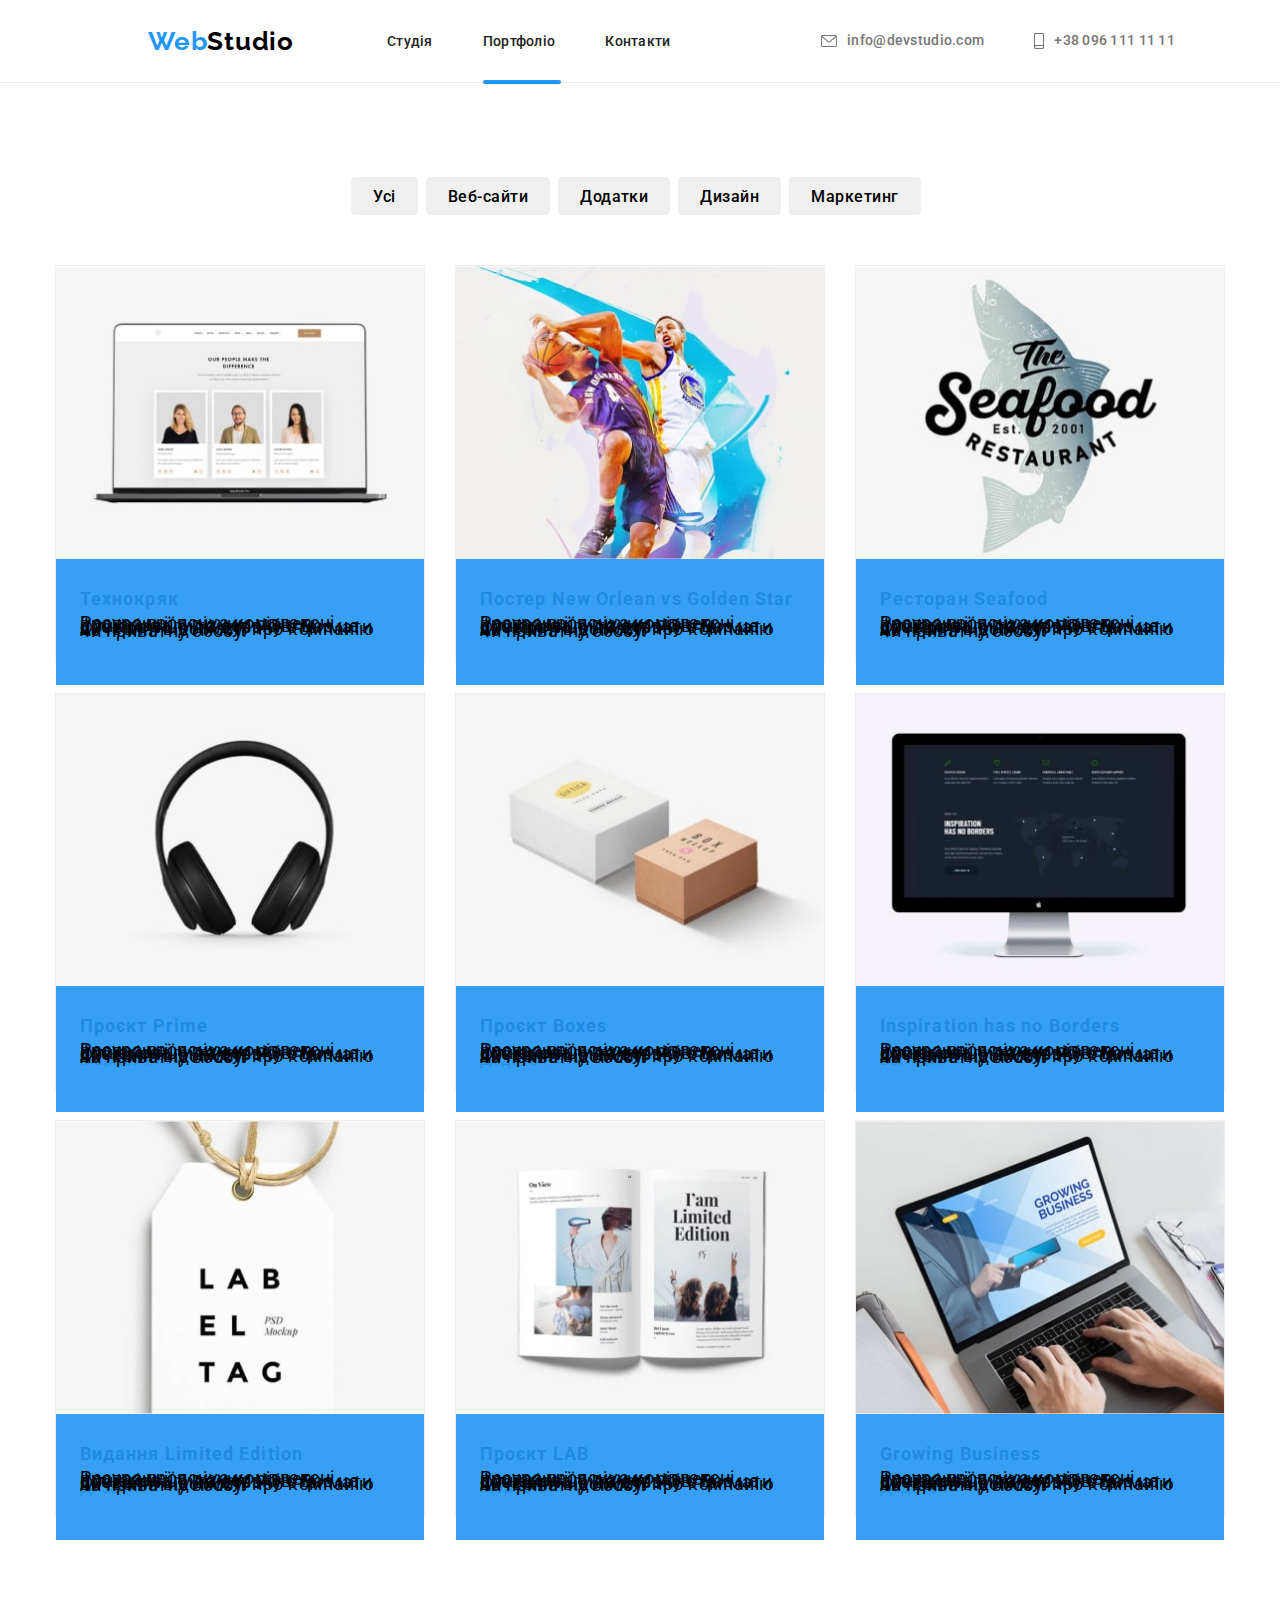
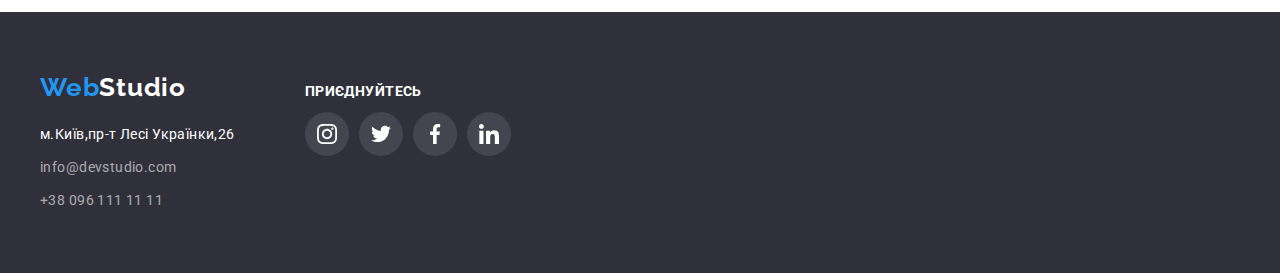
==== portfolio.html @ 8ebbfdc6 "Add files via upload" ====
<!DOCTYPE html>
<html lang="uk">
  <head>
    <meta charset="UTF-8" />
    <meta http-equiv="X-UA-Compatible" content="IE=edge" />
    <meta name="viewport" content="width=device-width, initial-scale=1.0" />
    <link rel="preconnect" href="https://fonts.googleapis.com" />
    <link rel="preconnect" href="https://fonts.gstatic.com" crossorigin />
    <link rel="preconnect" href="https://fonts.googleapis.com" />
    <link rel="preconnect" href="https://fonts.gstatic.com" crossorigin />
    <link
      href="https://fonts.googleapis.com/css2?family=Raleway:ital,wght@0,700;1,200&family=Roboto:wght@400;500;700;900&display=swap"
      rel="stylesheet"
    />
    <link
      rel="stylesheet"
      href="https://cdnjs.cloudflare.com/ajax/libs/modern-normalize/1.1.0/modern-normalize.min.css"
    />
    <link rel="stylesheet" href="./Styles/styles.css" />
    <title>portfolio</title>
  </head>
  <body>
    <header class="header">
      <div class="container header-container">
        <nav class="nav-title">
          <a href="logo" class="logo-header"
            ><span class="logo-web">Web</span>Studio</a
          >
          <ul class="nav-link">
            <li class="nav-link-list">
              <a href="./index.html" class="link">Студія</a>
            </li>
            <li class="nav-link-list">
              <a href="./portfolio.html" class="link active current">Портфоліо</a>
            </li>
            <li class="nav-link-list"><a href="" class="link">Контакти</a></li>
          </ul>
        </nav>
        <ul class="contacts-link">
          <li class="contacts-list">
            <a href="info@devstudio.com" class="link">
              <svg class="icon-envelope" width="16" height="12">

                <use href="./studioimg/symbol-defs.svg#icon-envelope">
                </use>
              </svg><span>
              info@devstudio.com</span></a>
          </li>
          <li class="contacts-list">
            <a href="tel:+380961111111" class="link">
              <svg class="icon-smartphone" width="10" height="16">
                <use href="./studioimg/symbol-defs.svg#icon-smartphone"></use></svg>
                <span>+38 096 111 11 11</span></a>
          </li>
        </ul>
      </div>
    </header>
    <!-- projects -->
    <main class="section-main">
      <section class="buttons-list">
        <div class="container-portfolio">
          <div class="portfolio-bnt">
          <ul class="btn-items">
            <li><button type="button" class="button pointer btn">Усі</button></li>
            <li>
              <button type="button" class="button pointer btn">Веб-сайти</button>
            </li>
            <li>
              <button type="button" class="button pointer btn">Додатки</button>
            </li>
            <li>
              <button type="button" class="button pointer btn">Дизайн</button>
            </li>
            <li>
              <button type="button" class="button pointer btn">Маркетинг</button>
            </li>
          </ul>
            <ul class="portfolio-title">
          
          <li class="portfolio-list">
            <a class="portfolio-link" href="#">
              <div class="portfolio-overlay">
            <img 
              src="./imgportfolio/img(1).jpg"
              alt="Розробка Веб-сайта"
              width="370"
            />
            </div>
            <div class="title-overlay">
            <p class="overlay-text">Ресурс пропонує комплексні пропозиції з різним рівнем функціоналу та сервісів. Все це дозволить відвідувачу отримати вичерпні відомості про компанію чи приватну особу.</p>
          </div>
            <div class="porfolio-text">            
            <h2 class="portfolio-sample">Технокряк</h2>
            <p class="portfolio-info">Веб-сайт</p>
          </div>
        </a>
          </li>
          <li class="portfolio-list">
            
            <a class="portfolio-link" href="#">
              <div class="portfolio-overlay">
            <img
              src="./imgportfolio/img(2).jpg"
              alt="Два баскетболиста"
              width="370"
            />
            </div>
            <div class="title-overlay">
            <p class="overlay-text"> Ресурс пропонує комплексні пропозиції з різним рівнем функціоналу та сервісів. Все це дозволить відвідувачу отримати вичерпні відомості про компанію чи приватну особу. </p>
          </div>
            <div class="porfolio-text">       
            <h2 class="portfolio-sample">Постер New Orlean vs Golden Star</h2>
            <p class="portfolio-info">Дизайн</p></div>
          </a>
            </li>
          <li class="portfolio-list">
            
            <a class="portfolio-link" href="#">
              <div class="portfolio-overlay">
            <img
              src="./imgportfolio/img(3).jpg"
              alt="Логотип ресторана"
              width="370"
            />
            </div>
            <div class="title-overlay">
            <p class="overlay-text"> Ресурс пропонує комплексні пропозиції з різним рівнем функціоналу та сервісів. Все це дозволить відвідувачу отримати вичерпні відомості про компанію чи приватну особу. </p>
          </div>    
            <div class="porfolio-text">
            <h2 class="portfolio-sample">Ресторан Seafood</h2>
            <p class="portfolio-info">Додаток</p>
          </div>
        </a>
          </li>
          <li class="portfolio-list">
           <a class="portfolio-link" href="#">
            <div class="portfolio-overlay">
            <img
              src="./imgportfolio/img(4).jpg"
              alt="Наушники"
              width="370"
            />
            </div>
            <div class="title-overlay">
            <p class="overlay-text"> Ресурс пропонує комплексні пропозиції з різним рівнем функціоналу та сервісів. Все це дозволить відвідувачу отримати вичерпні відомості про компанію чи приватну особу. </p>
          </div>        
            <div class="porfolio-text">            
            <h2 class="portfolio-sample">Проєкт Prime</h2>
            <p class="portfolio-info">Маркетинг</p>
          </div>
        </a>
          </li>
          <li class="portfolio-list">
            
           <a class="portfolio-link" href="#">
            <div class="portfolio-overlay">
            <img
              src="./imgportfolio/img(5).jpg"
              alt="Две коробки"
              width="370"
            />
            </div>
            <div class="title-overlay">
            <p class="overlay-text"> Ресурс пропонує комплексні пропозиції з різним рівнем функціоналу та сервісів. Все це дозволить відвідувачу отримати вичерпні відомості про компанію чи приватну особу. </p>
          </div>
            <div class="porfolio-text">
            <h2 class="portfolio-sample">Проєкт Boxes</h2>
            <p class="portfolio-info">Додаток</p></div>
          </a>
          </li>
          <li class="portfolio-list">
            
           <a class="portfolio-link" href="#">
            <div class="portfolio-overlay">
            <img
              src="./imgportfolio/img(6).jpg"
              alt="Дизайн проекта на монитор"
              width="370"
            />
            </div>
            <div class="title-overlay">
            <p class="overlay-text"> Ресурс пропонує комплексні пропозиції з різним рівнем функціоналу та сервісів. Все це дозволить відвідувачу отримати вичерпні відомості про компанію чи приватну особу. </p>
            </div>
            <div class="porfolio-text">
            <h2 class="portfolio-sample">Inspiration has no Borders</h2>
            <p class="portfolio-info">Веб-сайт</p>
          </div>
        </a>
          </li>
          <li class="portfolio-list">
            
           <a class="portfolio-link" href="#">
            <div class="portfolio-overlay">
            <img
              src="./imgportfolio/img(7).jpg"
              alt="Открытая книга"
              width="370"
            />
          </div>
            <div class="title-overlay">
            <p class="overlay-text"> Ресурс пропонує комплексні пропозиції з різним рівнем функціоналу та сервісів. Все це дозволить відвідувачу отримати вичерпні відомості про компанію чи приватну особу. </p>
            </div>
            <div class="porfolio-text">
            <h2 class="portfolio-sample">Видання Limited Edition</h2>
            <p class="portfolio-info">Дизайн</p>
          </div>
        </a>
          </li>
          <li class="portfolio-list">
           
            <a class="portfolio-link" href="#">
              <div class="portfolio-overlay">
            <img
              src="./imgportfolio/img(8).jpg"
              alt="Тег метки"
              width="370"
            />
          </div>
            <div class="title-overlay">
            <p class="overlay-text"> Ресурс пропонує комплексні пропозиції з різним рівнем функціоналу та сервісів. Все це дозволить відвідувачу отримати вичерпні відомості про компанію чи приватну особу. </p>
            </div>      
            <div class="porfolio-text">            
            <h2 class="portfolio-sample">Проєкт LAB</h2>
            <p class="portfolio-info">Маркетинг</p></div>
          </a>
          </li>
          <li class="portfolio-list">
           
            <a class="portfolio-link" href="#">
              <div class="portfolio-overlay">
            <img
              src="./imgportfolio/img(9).jpg"
              alt="Ноутбук в работе"
              width="370"
            />
            </div>
            <div class="title-overlay">
            <p class="overlay-text"> Ресурс пропонує комплексні пропозиції з різним рівнем функціоналу та сервісів. Все це дозволить відвідувачу отримати вичерпні відомості про компанію чи приватну особу. </p>
            </div>          
            <div class="porfolio-text">       
            <h2 class="portfolio-sample">Growing Business</h2>
            <p class="portfolio-info">Додаток</p>
          </div>
        </a>
          </li>
        </ul>
      </div>
      </section>
    </main>
    <!-- footer -->
    <section class="footer">
      <div class="footer-container">
      <div class="container-footer">
        <a class="logo-footer" href="logo"><span class="logo-web">Web</span>Studio</a>
        <address class="address">
          <ul class="address-title">
            <li class="address-list">
              <a href="https://goo.gl/maps/Uk9epae2cdkcfRPx9" target="_blank" class="address-item"
                rel="noopener noreferrer nofollow">
                м.Київ,пр-т Лесі Українки,26</a>
            </li>
            <li class="mail-list">
              <a href="mailto:info@devstudio.com" class="mail-item" rel="noopener noreferrer nofollow">
                info@devstudio.com</a>
            </li>
            <li class="tel-list">
              <a href="tel:+380961111111" class="tel-item">+38 096 111 11 11</a>
            </li>
          </ul>
        </address>
      </div>
      <div class="container-social">
        <p class="content-title">Приєднуйтесь</p>
        <ul class="footer-social">
          <li class="icon-footer">
            <a class="footer-icon-link" href="instagram">
              <svg class="icon-instagram" width="20" height="20">
                <use href="./studioimg/symbol-defs.svg#icon-instagram"></use>
              </svg>
            </a>
          </li>
          <li class="icon-footer">
            <a class="footer-icon-link" href="twitter">
              <svg class="icon-twitter" width="20" height="20">
                <use href="./studioimg/symbol-defs.svg#icon-twitter"></use>
              </svg>
            </a>
          </li>
          <li class="icon-footer">
            <a class="footer-icon-link" href="facebook">
              <svg class="icon-facebook" width="20" height="20">
                <use href="./studioimg/symbol-defs.svg#icon-facebook"></use>
              </svg>
            </a>
          </li>
          <li class="icon-footer">
            <a class="footer-icon-link" href="linkedin">
              <svg class="icon-linkedin" width="20" height="20">
                <use href="./studioimg/symbol-defs.svg#icon-linkedin"></use>
              </svg>
            </a>
          </li>
        </ul>
      </div>
    </div>
    </section>
  </body>
</html>
---- Styles/styles.css ----
:root {
  --primary-color: #757575;
  --secondary-color: #212121;
  --text-color: #ffffff;
  --logo-color: #000000;
  --accent-color: #2196f3;
  --footer-color: #2f303a;
  --background-body: #f5f5f5;
  --background-team: #f5f4fa;
  --background-icon: #afb1b8;
}

h1,
h2,
h3,
ul,
p {
  margin: 0;
  padding: 0;
}
button {
  font-family: inherit;
  padding: 0;
  margin: 0;
  border: none;
}

img {
  display: block;
  max-width: 100%;
  height: auto;
}

/* body */
body {
  background: var(--background-body);
  color: var(--primary-color);
  font-family: "Roboto", sans-serif;
}

li {
  list-style-type: none;
}

.visually-hidden {
  position: absolute;
  width: 1px;
  height: 1px;
  margin: -1px;
  padding: 0;
  overflow: hidden;
  border: 0;
  clip: rect(0 0 0 0);
}

/* header */
.header-container {
  display: block;
  /* padding-top: 32px;
  padding-bottom: 32px; */
}
.header-page {
  border-bottom: 1px solid #ececec;
}

.container {
  display: flex;
  width: 1200px;
  margin-left: auto;
  margin-right: auto;
  padding-left: 15px;
  padding-right: 15px;
  /* margin: 0 auto; */
}
.header-page {
  background: var(--text-color);
}

/* Logo header */

.logo-web {
  color: var(--accent-color);
}

.logo-header {
  font-family: "Raleway", sans-serif;
  font-weight: 700;
  font-size: 26px;
  line-height: 1.2;
  letter-spacing: 0.03em;
  color: var(--logo-color);
  text-decoration: none;
  padding-top: 25px;
  padding-bottom: 25px;
  margin-left: 93px;
}

.logo-header:focus {
  color: var(--accent-color);
}

/* site-nav */

.nav-title {
  display: flex;
  align-items: center;
}

.nav-link {
  display: flex;
  align-items: center;
  padding: 32px 0;
  margin-left: 93px;
}

.nav-link-list {
  margin-right: 50px;
}

.nav-link .link,
.nav-link .link.current {
  font-weight: 500;
  font-size: 14px;
  line-height: 1.14;
  letter-spacing: 0.02em;
  color: var(--secondary-color);
  text-decoration: none;
  transition-property: color;
  transition-duration: 250ms;
  transition-timing-function: cubic-bezier(0.4, 0, 0.2, 1);
}

.nav-link .link:hover,
.nav-link .link:focus {
  color: var(--accent-color);
}
a.current::after {
  display: block;
  content: "";
  position: absolute;
  width: 48px;
  height: 4px;
  top: 80px;

  background: var(--accent-color);
  border-radius: 2px;
}

.contacts-link {
  display: flex;
  align-items: center;
  margin-left: auto;
  justify-items: center;
}

.contacts-list {
  margin-right: 50px;
  padding: 32px 0;
}

.icon-envelope {
  fill: currentColor;
  margin-right: 10px;
}

.icon-smartphone {
  fill: currentColor;
  margin-right: 10px;
}

.contacts-link .link {
  font-weight: 500;
  font-size: 14px;
  line-height: 1.14;
  letter-spacing: 0.02em;
  color: var(--primary-color);
  text-decoration: none;
  display: flex;
  align-items: center;
  margin-left: auto;
  transition-property: color;
  transition-duration: 250ms;
  transition-timing-function: cubic-bezier(0.4, 0, 0.2, 1);
}

.contacts-link .link:hover,
.contacts-link .link:focus {
  color: var(--accent-color);
}

/* button studio */

.hero-button.pointer {
  cursor: pointer;
}
.hero-button {
  background: var(--accent-color);
  color: var(--text-color);
  font-weight: 700;
  font-size: 16px;
  line-height: 1.99;
  letter-spacing: 0.06em;
  display: flex;
  box-shadow: 0px 4px 4px rgba(0, 0, 0, 0.15);
  border-radius: 4px;
  margin: 0 auto;
  padding: 10px 32px;
}

.hero-section .button:focus,
.hero-section .button:hover {
  color: #188ce8;
}

/* section hero */
.hero-section {
  max-width: 1600px;
  margin-left: auto;
  margin-right: auto;
  padding-left: 15px;
  padding-right: 15px;
  padding-top: 200px;
  padding-bottom: 200px;
  background: #2f303a;

  background-image: linear-gradient(
      rgba(47, 48, 58, 0.4),
      rgba(47, 48, 58, 0.4)
    ),
    url(../studioimg/heroimg.jpg);
}

.backdrop {
  position: fixed;
  top: 0;
  left: 0;
  width: 100%;
  height: 100%;
  background: rgba(0, 0, 0, 0.2);
  transition: opacity 250ms cubic-bezier(0.4, 0, 0.2, 1), visibility 250ms;
}
.is-hidden {
  opacity: 0;
  pointer-events: none;
  visibility: hidden;
}
.modal {
  position: absolute;
  top: 50%;
  left: 50%;
  transform: translate(-50%, -50%);
  min-width: 528px;
  min-height: 581px;
  box-shadow: 0px 1px 3px rgba(0, 0, 0, 0.12), 0px 1px 1px rgba(0, 0, 0, 0.14),
    0px 2px 1px rgba(0, 0, 0, 0.2);
  border-radius: 4px;
  background: var(--text-color);
}

.modal .close-button {
  position: absolute;
  display: flex;
  justify-content: center;
  align-items: center;
  width: 30px;
  height: 30px;
  top: 8px;
  right: 8px;
  border-radius: 50%;
  background-color: var(--text-color);
  border: 1px solid rgba(0, 0, 0, 0.1);
  transition-property: var(--text-color);
  transition-duration: 250ms;
  transition-timing-function: cubic-bezier(0.4, 0, 0.2, 1);
}
.modal .close-button:hover,
.modal .close-button:focus {
  fill: var(--accent-color);
}

.hero-title {
  font-weight: 900;
  font-size: 44px;
  line-height: 1.36;
  letter-spacing: 0.06em;
  color: var(--text-color);

  margin-bottom: 30px;
  text-transform: uppercase;
  text-align: center;
  width: 696px;
  margin-left: auto;
  margin-right: auto;
}

/* advantages-переваги */

.container-skills {
  width: 1200px;
  margin-left: auto;
  margin-right: auto;
  padding-left: 15px;
  padding-right: 15px;
  display: flex;

  /* outline: 1px solid red; */
}
.section-skills {
  padding-bottom: 94px;
  padding-top: 94px;
}
.icon-skills {
  display: flex;
  justify-content: center;
  align-items: center;
  width: 270px;
  height: 120px;
  background-color: var(--background-team);
  margin-bottom: 30px;
  border-radius: 4px;
}

.skills {
  display: flex;
  gap: 30px;

  width: 270px;
  height: 120px;
  background-color: var(--background-team);
  margin-bottom: 30px;
  border-radius: 4px;
}

.skills-list {
  display: block;
}

.skills-item {
  font-weight: 700;
  font-size: 14px;
  line-height: 1.14;
  letter-spacing: 0.03em;
  color: var(--secondary-color);
  text-transform: uppercase;
}

.skills-text {
  font-size: 14px;
  line-height: 1.71;
  letter-spacing: 0.03em;
  color: var(--primary-color);
  margin-top: 10px;
}
/* чим займаемось */

.section-we-do {
  padding-top: 94px;
  padding-bottom: 0px;
}

.container-we-do {
  /* outline: 5px solid green; */
  width: 1200px;
  margin-left: auto;
  margin-right: auto;
  padding-left: 15px;
  padding-right: 15px;
}

.we-do-title {
  font-weight: 700;
  font-size: 36px;
  line-height: 1.16;
  letter-spacing: 0.03em;
  text-align: center;
  color: var(--secondary-color);
  margin-bottom: 50px;
}
.produkt-work {
  position: relative;
}
.produkt-work::before {
  display: inline-block;
  position: absolute;
  content: "";
  width: 370px;
  height: 72px;
  top: 224px;
  background: rgba(47, 48, 58, 0.8);
}
.we-do-list {
  display: flex;
  justify-content: center;
  gap: 30px;
  padding-inline-start: 0px;
}
.img-block {
  display: block;
  width: 370px;
}
.we-do-work {
  position: absolute;
  left: 107px;
  bottom: 27px;
  font-weight: 700;
  font-size: 14px;
  line-height: 1.14px;

  letter-spacing: 0.03em;
  text-transform: uppercase;
  color: var(--text-color);
}
/* Наша Команда */

.section-team {
  padding-top: 94px;
  padding-bottom: 94px;
  background: var(--text-color);
}

.container-team {
  /* outline: 5px solid tomato; */
  width: 1200px;
  margin-left: auto;
  margin-right: auto;
  padding-left: 15px;
  padding-right: 15px;
}
.team-title {
  margin-bottom: 50px;
}

.team-list {
  display: flex;
  justify-content: center;
  gap: 30px;
  padding-inline-start: 0px;
}

.team-item {
  flex-basis: 270px;
  background-color: var(--main-light-color);
  box-shadow: 0px 1px 3px rgba(0, 0, 0, 0.12), 0px 1px 1px rgba(0, 0, 0, 0.14),
    0px 2px 1px rgba(0, 0, 0, 0.2);
  border-radius: 0px 0px 4px 4px;
}

.team-img {
  display: block;
  width: 270px;
}

.team-member {
  padding: 30px 25px;
}

.team-title {
  font-weight: 700;
  font-size: 36px;
  line-height: 1.16;
  text-align: center;
  letter-spacing: 0.03em;
  color: var(--secondary-color);
}

.teams-text {
  color: var(--primary-color);
  font-size: 16px;
  line-height: 1.9;
  letter-spacing: 0.03em;
  text-align: center;
  margin-top: 10px;
}
.team-people {
  color: var(--secondary-color);
  font-weight: 500;
  font-size: 16px;
  line-height: 1.9;
  letter-spacing: 0.03em;

  text-align: center;
}
.icon-social {
  display: flex;
  justify-content: center;
  align-items: center;
  gap: 10px;
}

.icon-link {
  display: flex;
  justify-content: center;
  align-items: center;
  width: 44px;
  height: 44px;
  border-radius: 50%;
  color: var(--background-icon);
  transition-property: var(--background-icon);
  transition-duration: 250ms;
  transition-timing-function: cubic-bezier(0.4, 0, 0.2, 1);
}

.icon-link:hover,
.icon-link:focus {
  background-color: var(--accent-color);
  color: var(--text-color);
}
.icon-svg {
  fill: currentColor;
}

/* Постійні клієнти */

.regular-customers {
  width: 1200px;
  margin: 0 auto;
}
.customers-title {
  font-weight: 700;
  font-size: 36px;
  line-height: 1.16px;
  text-align: center;
  letter-spacing: 0.03em;
  color: var(--secondary-color);
  padding-top: 94px;
  padding-bottom: 50px;
}
.container-customers {
  display: flex;
  justify-content: center;
  align-items: center;
  padding-bottom: 94px;
}

.logo-link {
  display: flex;
  justify-content: center;
  align-items: center;
  fill: currentColor;
  width: 170px;
  height: 92px;
  border: 1px solid;
  border-radius: 4px;
  color: var(--background-icon);
  transition-property: var(--background-icon);
  transition-duration: 250ms;
  transition-timing-function: cubic-bezier(0.4, 0, 0.2, 1);
}

.logo-link:hover,
.logo-link:focus {
  color: var(--accent-color);
}
.customers-items {
  width: 170px;
  height: 92px;
}

.customers-list {
  display: flex;
  justify-content: center;
  align-items: center;
  gap: 30px;
}

/* footer */

.footer-container {
  width: 1200px;
  margin: 0 auto;
  display: flex;
  align-items: baseline;
}

.footer {
  background: var(--footer-color);

  padding-top: 60px;
  padding-bottom: 60px;
  margin-left: auto;
  margin-right: auto;
  padding-left: 15px;
  padding-right: 15px;
}

.logo-web {
  color: var(--accent-color);
}

.logo-footer {
  font-family: "Raleway", sans-serif;
  font-weight: 700;
  font-size: 26px;
  line-height: 1.2;
  letter-spacing: 0.03em;
  color: var(--text-color);
  text-decoration: none;
  display: block;
  margin-bottom: 20px;
}

/* address */

.address-title .address-link {
  color: var(--text-color);
  text-decoration: none;
  font-style: normal;
}
.address-title .mail-item:hover,
.address-title .tel-item:hover {
  color: var(--accent-color);
}
.address-list {
  margin-bottom: 9px;
}
.mail-list {
  margin-bottom: 9px;
}

.address-list .address-item {
  font-size: 14px;
  line-height: 1.71;
  letter-spacing: 0.03em;
  color: var(--text-color);
  text-decoration: none;
  font-style: normal;
  transition-property: var(--text-color);
  transition-duration: 250ms;
  transition-timing-function: cubic-bezier(0.4, 0, 0.2, 1);
}
.address-title .address-item:hover {
  color: var(--accent-color);
}

.address-title .mail-item,
.address-title .tel-item,
.address-link {
  font-size: 14px;
  line-height: 1.71;
  color: rgba(255, 255, 255, 0.6);
  letter-spacing: 0.03em;
  text-decoration: none;
  font-style: normal;
  transition-property: rgba(255, 255, 255, 0.6);
  transition-duration: 250ms;
  transition-timing-function: cubic-bezier(0.4, 0, 0.2, 1);
}

.address-item {
  display: inline-block;
}
/* Приєднуйтесь */

.container-social {
  margin-left: 70px;
}

.content-title {
  font-weight: 700;
  font-size: 14px;
  line-height: 1.14px;
  letter-spacing: 0.03em;
  text-transform: uppercase;
  color: var(--text-color);
  margin-bottom: 20px;
}
.footer-social {
  display: flex;
  justify-content: center;
  align-items: baseline;
  gap: 10px;
}

.footer-icon-link {
  display: flex;
  justify-content: center;
  align-items: center;
  background: rgba(255, 255, 255, 0.1);
  width: 44px;
  height: 44px;
  border-radius: 50%;
  transition-property: rgba(255, 255, 255, 0.6);
  transition-duration: 250ms;
  transition-timing-function: cubic-bezier(0.4, 0, 0.2, 1);
}
.footer-icon-link:focus,
.footer-icon-link:hover {
  background-color: var(--accent-color);
}

/* portfolio */

header {
  background: var(--text-color);
  border-bottom: 1px solid #ececec;
}

a.active.current::after {
  display: block;
  content: "";
  position: absolute;
  width: 78px;
  height: 4px;
  top: 80px;

  background: var(--accent-color);
  border-radius: 2px;
}

body {
  background: var(--text-color);
  color: var(--secondary-color);
}
/* portfolio button */

.container-portfolio {
  margin: 0 auto;
  max-width: 1200px;
  padding-right: 15px;
  padding-left: 15px;
}

.btn {
  height: 38px;
  font-weight: 500;
  font-size: 16px;
  line-height: 1.7px;
  letter-spacing: 0.03em;

  padding: 6px 22px;

  margin-right: 8px;
  border-radius: 4px;
  transition-property: var(--text-color);
  transition-duration: 250ms;
  transition-timing-function: cubic-bezier(0.4, 0, 0.2, 1);
}

.button.pointer:nth-child(5) {
  margin-right: 0;
}

.buttons-list {
  padding-top: 94px;
  padding-bottom: 94px;
  align-items: center;
}

.btn-items {
  margin-bottom: 50px;
  justify-content: center;
}

.btn-items {
  /* font-family: "Roboto"; */
  font-weight: 500;
  font-size: 16px;
  line-height: 1.62;
  letter-spacing: 0.03em;
  text-align: center;
  color: var(--secondary-color);
  background: var(--text-color);
  display: flex;
}

.btn:hover,
.btn:focus {
  color: var(--text-color);
  background-color: var(--accent-color);
  box-shadow: 0px 3px 1px rgba(0, 0, 0, 0.1), 0px 1px 2px rgba(0, 0, 0, 0.08),
    0px 2px 2px rgba(0, 0, 0, 0.12);
  border-radius: 4px;
}
/* Portfolio Project */

.portfolio-title {
  display: flex;
  flex-wrap: wrap;
}

.portfolio-list {
  flex-basis: 370px;
  margin-right: 30px;
  margin-bottom: 30px;
  border: 1px solid #eeeeee;
}
.portfolio-link {
  display: block;
  text-decoration: none;
}
.portfolio-link:hover,
.portfolio-link:focus {
  color: var(--accent-color);
  box-shadow: 0px 1px 1px rgba(0, 0, 0, 0.12), 0px 4px 4px rgba(0, 0, 0, 0.06),
    1px 4px 6px rgba(0, 0, 0, 0.16);
}
.portfolio-list:nth-child(3n) {
  margin-right: 0;
}
.portfolio-list:nth-last-child(-n + 3) {
  margin-bottom: 0;
}

.portfolio-sample {
  font-weight: 700;
  font-size: 18px;
  line-height: 2.25;
  letter-spacing: 0.06em;
  color: var(--secondary-color);
  /* margin-top: 20px; */
}
.portfolio-overlay {
  position: relative;
  overflow: hidden;
}
.portfolio-overlay::before {
  display: flex;
  content: "";
  position: absolute;
  justify-content: center;
  align-items: center;
  top: 0;
  left: 0;
  width: 100%;
  height: 100%;
  background: rgba(33, 150, 243, 0.9);
  opacity: 0;
  transform: translateY(100%);
  transition: transform 250ms cubic-bezier(0.4, 0, 0.2, 1);
}
.portfolio-overlay:hover::before {
  opacity: 1;
}
.portfolio-link:hover .portfolio-overlay::before {
  transform: translateY(0);
}

.title-overlay {
  position: relative;
  /* overflow: hidden; */
}
/* .overlay-text {
  position: relative;
  overflow: hidden;
} */

 .overlay-text {
  position: absolute;
  top: 0;
  left: 0;
  width: 100%;
  height: 100%;
  background: rgba(33, 150, 243, 0.9);
  padding: 63px 24px;
  

  font-weight: 400;
  font-size: 18px;
  line-height: 1.55px;
  color: var(--logo-color);
  letter-spacing: 0.03em;
  /* opacity: 0; */
  transform: translateY(0);
  transition: transform 250ms cubic-bezier(0.4, 0, 0.2, 1);
}
.overlay-text:hover {
  opacity: 1;
}

.portfolio-info {
  font-size: 16px;
  line-height: 1.19;
  letter-spacing: 0.03em;
  color: var(--primary-color);
  margin-top: 4px;
}
.porfolio-text {
  padding: 20px 24px;
  /* box-shadow: 0px 1px 3px rgba(0, 0, 0, 0.12), 0px 1px 1px rgba(0, 0, 0, 0.14),
    0px 2px 1px rgba(0, 0, 0, 0.2); */
  border-radius: 0px 0px 4px 4px;
}
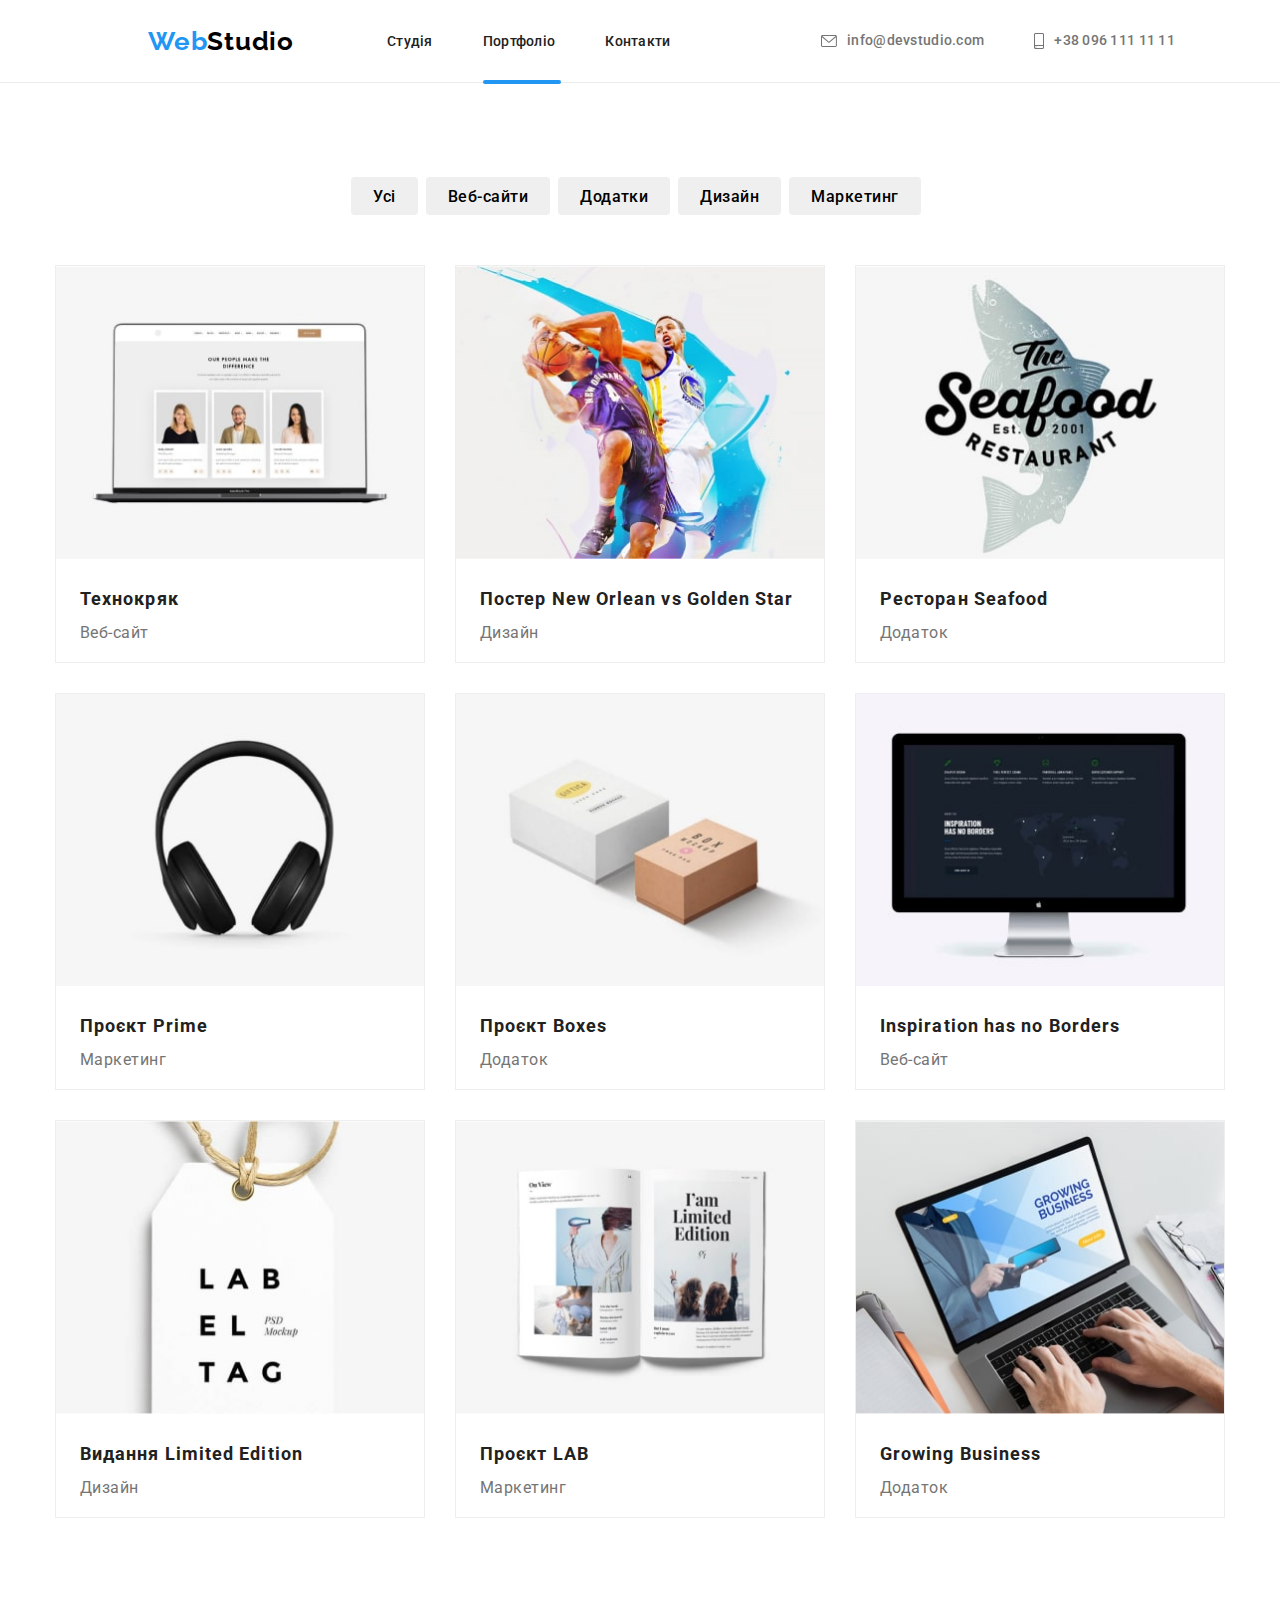
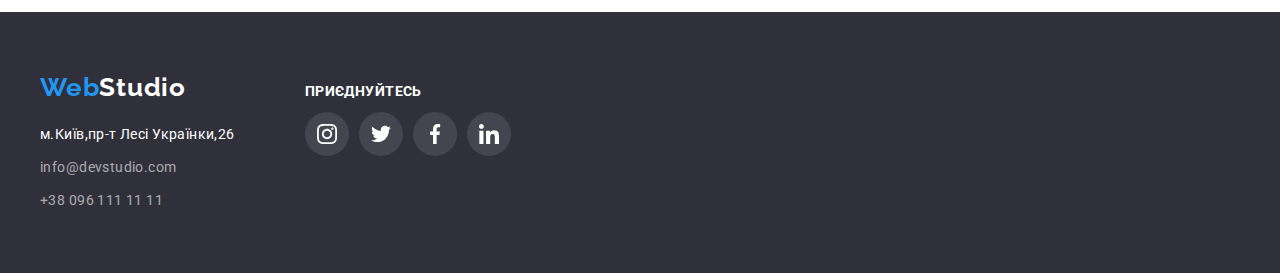
==== commit 1b5780e1: "Add files via upload" ====
--- a/portfolio.html
+++ b/portfolio.html
@@ -40,7 +40,6 @@
           <li class="contacts-list">
             <a href="info@devstudio.com" class="link">
               <svg class="icon-envelope" width="16" height="12">
-
                 <use href="./studioimg/symbol-defs.svg#icon-envelope">
                 </use>
               </svg><span>
@@ -76,17 +75,13 @@
             </li>
           </ul>
             <ul class="portfolio-title">
-          
           <li class="portfolio-list">
             <a class="portfolio-link" href="#">
               <div class="portfolio-overlay">
             <img 
               src="./imgportfolio/img(1).jpg"
               alt="Розробка Веб-сайта"
-              width="370"
-            />
-            </div>
-            <div class="title-overlay">
+              width="370" height="404"/>
             <p class="overlay-text">Ресурс пропонує комплексні пропозиції з різним рівнем функціоналу та сервісів. Все це дозволить відвідувачу отримати вичерпні відомості про компанію чи приватну особу.</p>
           </div>
             <div class="porfolio-text">            
@@ -96,7 +91,6 @@
         </a>
           </li>
           <li class="portfolio-list">
-            
             <a class="portfolio-link" href="#">
               <div class="portfolio-overlay">
             <img
@@ -104,8 +98,6 @@
               alt="Два баскетболиста"
               width="370"
             />
-            </div>
-            <div class="title-overlay">
             <p class="overlay-text"> Ресурс пропонує комплексні пропозиції з різним рівнем функціоналу та сервісів. Все це дозволить відвідувачу отримати вичерпні відомості про компанію чи приватну особу. </p>
           </div>
             <div class="porfolio-text">       
@@ -113,17 +105,14 @@
             <p class="portfolio-info">Дизайн</p></div>
           </a>
             </li>
-          <li class="portfolio-list">
-            
+          <li class="portfolio-list">           
             <a class="portfolio-link" href="#">
               <div class="portfolio-overlay">
             <img
               src="./imgportfolio/img(3).jpg"
               alt="Логотип ресторана"
               width="370"
-            />
-            </div>
-            <div class="title-overlay">
+            />           
             <p class="overlay-text"> Ресурс пропонує комплексні пропозиції з різним рівнем функціоналу та сервісів. Все це дозволить відвідувачу отримати вичерпні відомості про компанію чи приватну особу. </p>
           </div>    
             <div class="porfolio-text">
@@ -139,9 +128,7 @@
               src="./imgportfolio/img(4).jpg"
               alt="Наушники"
               width="370"
-            />
-            </div>
-            <div class="title-overlay">
+            />          
             <p class="overlay-text"> Ресурс пропонує комплексні пропозиції з різним рівнем функціоналу та сервісів. Все це дозволить відвідувачу отримати вичерпні відомості про компанію чи приватну особу. </p>
           </div>        
             <div class="porfolio-text">            
@@ -150,17 +137,14 @@
           </div>
         </a>
           </li>
-          <li class="portfolio-list">
-            
+          <li class="portfolio-list">            
            <a class="portfolio-link" href="#">
             <div class="portfolio-overlay">
             <img
               src="./imgportfolio/img(5).jpg"
               alt="Две коробки"
               width="370"
-            />
-            </div>
-            <div class="title-overlay">
+            />           
             <p class="overlay-text"> Ресурс пропонує комплексні пропозиції з різним рівнем функціоналу та сервісів. Все це дозволить відвідувачу отримати вичерпні відомості про компанію чи приватну особу. </p>
           </div>
             <div class="porfolio-text">
@@ -168,17 +152,14 @@
             <p class="portfolio-info">Додаток</p></div>
           </a>
           </li>
-          <li class="portfolio-list">
-            
+          <li class="portfolio-list">            
            <a class="portfolio-link" href="#">
             <div class="portfolio-overlay">
             <img
               src="./imgportfolio/img(6).jpg"
               alt="Дизайн проекта на монитор"
               width="370"
-            />
-            </div>
-            <div class="title-overlay">
+            />           
             <p class="overlay-text"> Ресурс пропонує комплексні пропозиції з різним рівнем функціоналу та сервісів. Все це дозволить відвідувачу отримати вичерпні відомості про компанію чи приватну особу. </p>
             </div>
             <div class="porfolio-text">
@@ -187,17 +168,14 @@
           </div>
         </a>
           </li>
-          <li class="portfolio-list">
-            
+          <li class="portfolio-list">            
            <a class="portfolio-link" href="#">
             <div class="portfolio-overlay">
             <img
               src="./imgportfolio/img(7).jpg"
               alt="Открытая книга"
               width="370"
-            />
-          </div>
-            <div class="title-overlay">
+            />          
             <p class="overlay-text"> Ресурс пропонує комплексні пропозиції з різним рівнем функціоналу та сервісів. Все це дозволить відвідувачу отримати вичерпні відомості про компанію чи приватну особу. </p>
             </div>
             <div class="porfolio-text">
@@ -206,17 +184,14 @@
           </div>
         </a>
           </li>
-          <li class="portfolio-list">
-           
+          <li class="portfolio-list">           
             <a class="portfolio-link" href="#">
               <div class="portfolio-overlay">
             <img
               src="./imgportfolio/img(8).jpg"
               alt="Тег метки"
               width="370"
-            />
-          </div>
-            <div class="title-overlay">
+            />         
             <p class="overlay-text"> Ресурс пропонує комплексні пропозиції з різним рівнем функціоналу та сервісів. Все це дозволить відвідувачу отримати вичерпні відомості про компанію чи приватну особу. </p>
             </div>      
             <div class="porfolio-text">            
@@ -232,9 +207,7 @@
               src="./imgportfolio/img(9).jpg"
               alt="Ноутбук в работе"
               width="370"
-            />
-            </div>
-            <div class="title-overlay">
+            />            
             <p class="overlay-text"> Ресурс пропонує комплексні пропозиції з різним рівнем функціоналу та сервісів. Все це дозволить відвідувачу отримати вичерпні відомості про компанію чи приватну особу. </p>
             </div>          
             <div class="porfolio-text">       
--- a/Styles/styles.css
+++ b/Styles/styles.css
@@ -813,58 +813,52 @@
   position: relative;
   overflow: hidden;
 }
-.portfolio-overlay::before {
-  display: flex;
+/* .portfolio-overlay::before {
   content: "";
-  position: absolute;
-  justify-content: center;
-  align-items: center;
-  top: 0;
-  left: 0;
-  width: 100%;
-  height: 100%;
-  background: rgba(33, 150, 243, 0.9);
-  opacity: 0;
-  transform: translateY(100%);
-  transition: transform 250ms cubic-bezier(0.4, 0, 0.2, 1);
-}
-.portfolio-overlay:hover::before {
-  opacity: 1;
-}
-.portfolio-link:hover .portfolio-overlay::before {
-  transform: translateY(0);
-}
-
-.title-overlay {
-  position: relative;
-  /* overflow: hidden; */
-}
-/* .overlay-text {
-  position: relative;
-  overflow: hidden;
-} */
-
- .overlay-text {
   position: absolute;
   top: 0;
   left: 0;
   width: 100%;
   height: 100%;
   background: rgba(33, 150, 243, 0.9);
+  color: var(--text-color);
+  opacity: 0;
+  transform: translateY(100%);
+  transition: transform 250ms cubic-bezier(0.4, 0, 0.2, 1);
+}
+.portfolio-overlay:hover::before {
+  opacity: 1;
+  transform: translateY(0);
+} */
+
+.overlay-text {
+  position: relative;
+  overflow: hidden;
+}
+
+.overlay-text {
+
+  position: absolute;
+  top: 0;
+  left: 0;
+  height: 100%;
+
+  background: rgba(33, 150, 243, 0.9);
   padding: 63px 24px;
-  
-
   font-weight: 400;
   font-size: 18px;
-  line-height: 1.55px;
-  color: var(--logo-color);
-  letter-spacing: 0.03em;
-  /* opacity: 0; */
+  line-height: 1.56;
+  letter-spacing: 0.03em;
+  color: var(--text-color);
+
+  opacity: 0;
+  transform: translateY(100%);
+  transition: transform 250ms cubic-bezier(0.4, 0, 0.2, 1);
+}
+
+.portfolio-list:hover .overlay-text {
+  opacity: 1;
   transform: translateY(0);
-  transition: transform 250ms cubic-bezier(0.4, 0, 0.2, 1);
-}
-.overlay-text:hover {
-  opacity: 1;
 }
 
 .portfolio-info {
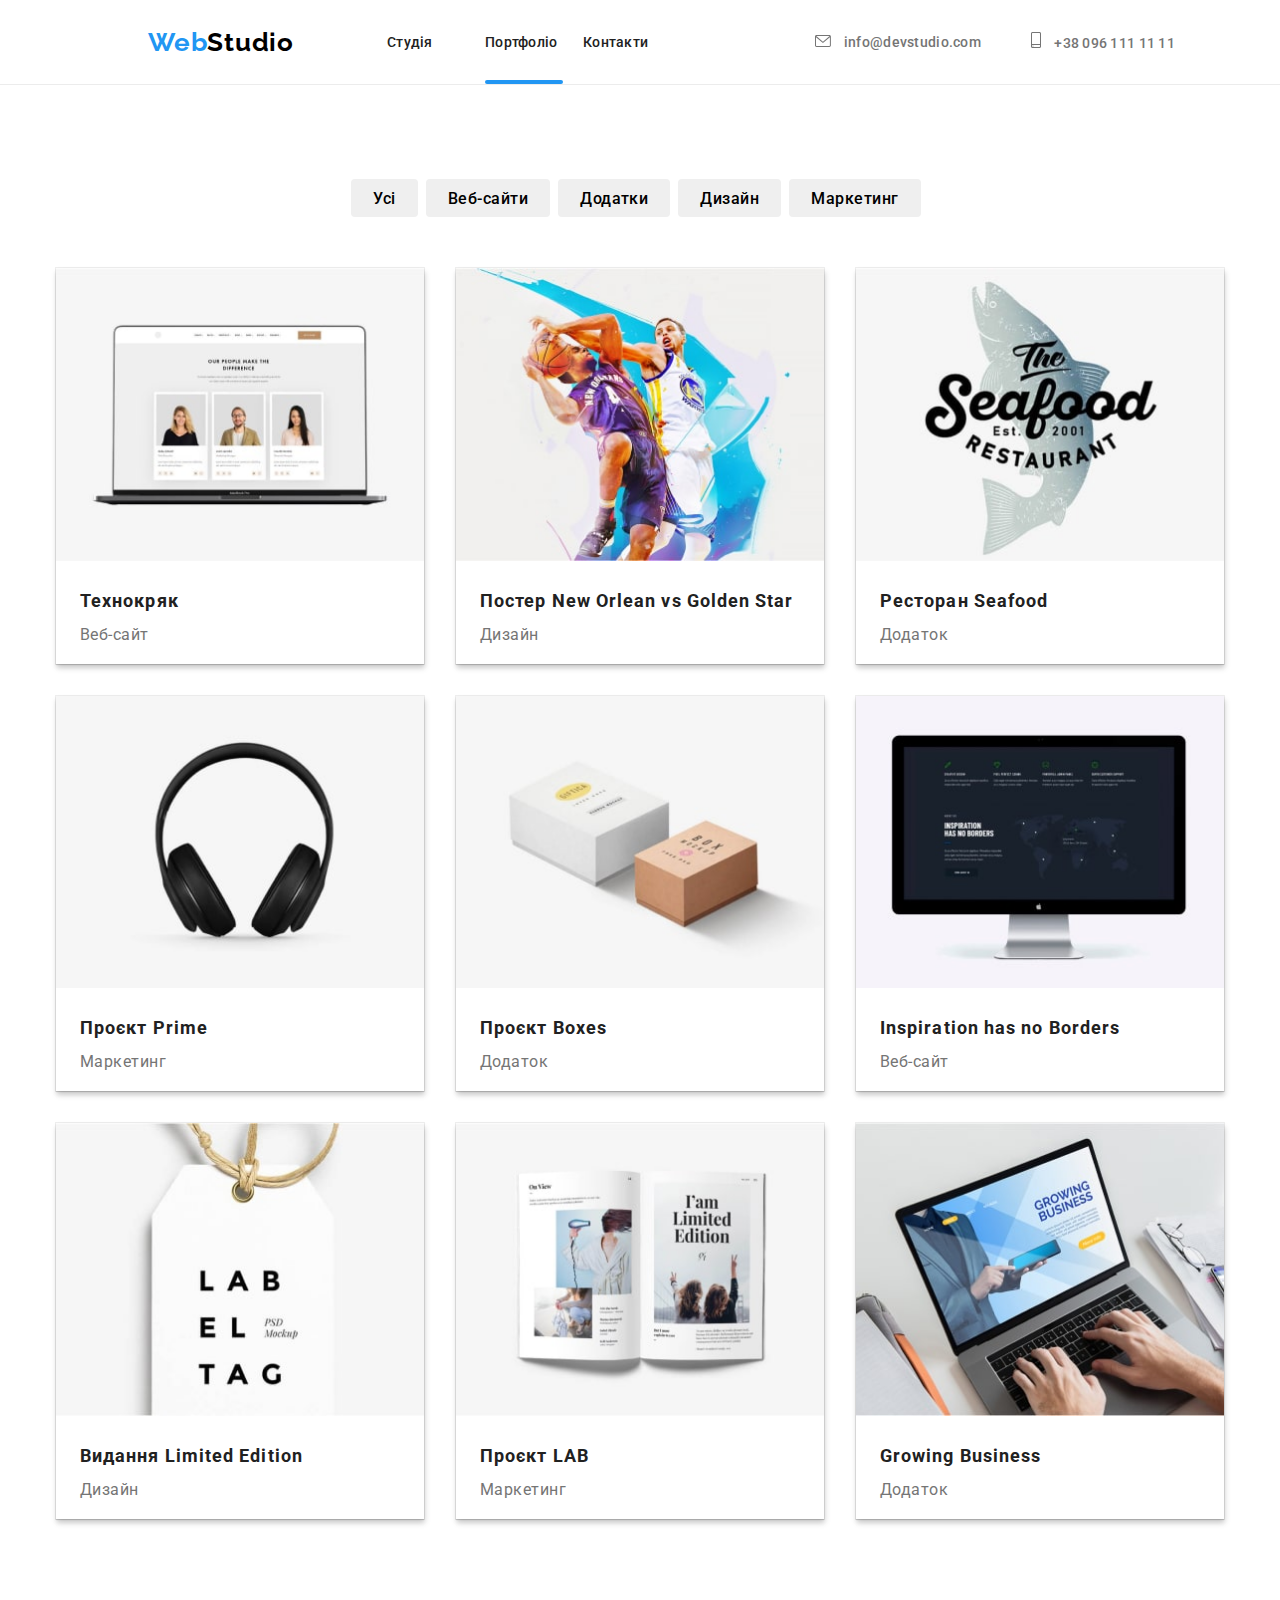
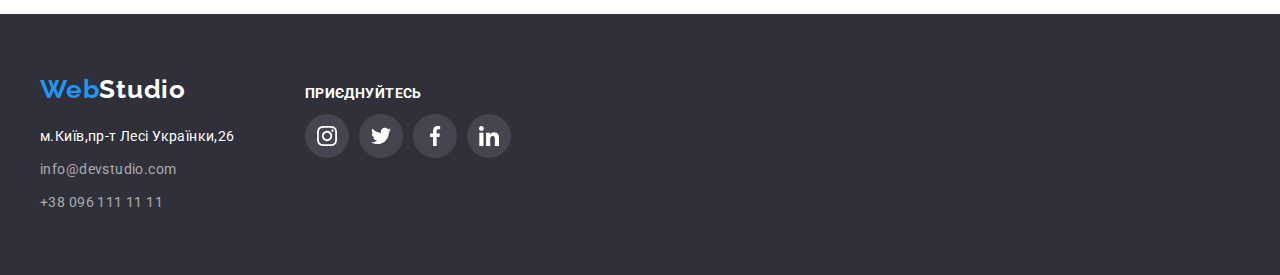
==== commit e0a1b222: "fix" ====
--- a/portfolio.html
+++ b/portfolio.html
@@ -31,7 +31,9 @@
               <a href="./index.html" class="link">Студія</a>
             </li>
             <li class="nav-link-list">
-              <a href="./portfolio.html" class="link active current">Портфоліо</a>
+              <a href="./portfolio.html" class="link active current"
+                >Портфоліо</a
+              >
             </li>
             <li class="nav-link-list"><a href="" class="link">Контакти</a></li>
           </ul>
@@ -40,16 +42,18 @@
           <li class="contacts-list">
             <a href="info@devstudio.com" class="link">
               <svg class="icon-envelope" width="16" height="12">
-                <use href="./studioimg/symbol-defs.svg#icon-envelope">
-                </use>
-              </svg><span>
-              info@devstudio.com</span></a>
+                <use href="./studioimg/symbol-defs.svg#icon-envelope"></use>
+              </svg>
+              <span> info@devstudio.com</span></a
+            >
           </li>
           <li class="contacts-list">
             <a href="tel:+380961111111" class="link">
               <svg class="icon-smartphone" width="10" height="16">
-                <use href="./studioimg/symbol-defs.svg#icon-smartphone"></use></svg>
-                <span>+38 096 111 11 11</span></a>
+                <use href="./studioimg/symbol-defs.svg#icon-smartphone"></use>
+              </svg>
+              <span>+38 096 111 11 11</span></a
+            >
           </li>
         </ul>
       </div>
@@ -59,223 +63,288 @@
       <section class="buttons-list">
         <div class="container-portfolio">
           <div class="portfolio-bnt">
-          <ul class="btn-items">
-            <li><button type="button" class="button pointer btn">Усі</button></li>
-            <li>
-              <button type="button" class="button pointer btn">Веб-сайти</button>
-            </li>
-            <li>
-              <button type="button" class="button pointer btn">Додатки</button>
-            </li>
-            <li>
-              <button type="button" class="button pointer btn">Дизайн</button>
-            </li>
-            <li>
-              <button type="button" class="button pointer btn">Маркетинг</button>
+            <ul class="btn-items">
+              <li>
+                <button type="button" class="button pointer btn">Усі</button>
+              </li>
+              <li>
+                <button type="button" class="button pointer btn">
+                  Веб-сайти
+                </button>
+              </li>
+              <li>
+                <button type="button" class="button pointer btn">
+                  Додатки
+                </button>
+              </li>
+              <li>
+                <button type="button" class="button pointer btn">Дизайн</button>
+              </li>
+              <li>
+                <button type="button" class="button pointer btn">
+                  Маркетинг
+                </button>
+              </li>
+            </ul>
+          </div>
+          <ul class="portfolio-title">
+            <li class="portfolio-list">
+              <a class="portfolio-link" href="#">
+                <div class="portfolio-overlay">
+                  <img
+                    src="./imgportfolio/img(1).jpg"
+                    alt="Розробка Веб-сайта"
+                    width="370"
+                    height="404"
+                  />
+                  <p class="overlay-text">
+                    Ресурс пропонує комплексні пропозиції з різним рівнем
+                    функціоналу та сервісів. Все це дозволить відвідувачу
+                    отримати вичерпні відомості про компанію чи приватну особу.
+                  </p>
+                </div>
+                <div class="porfolio-text">
+                  <h2 class="portfolio-sample">Технокряк</h2>
+                  <p class="portfolio-info">Веб-сайт</p>
+                </div>
+              </a>
+            </li>
+            <li class="portfolio-list">
+              <a class="portfolio-link" href="#">
+                <div class="portfolio-overlay">
+                  <img
+                    src="./imgportfolio/img(2).jpg"
+                    alt="Два баскетболиста"
+                    width="370"
+                  />
+                  <p class="overlay-text">
+                    Ресурс пропонує комплексні пропозиції з різним рівнем
+                    функціоналу та сервісів. Все це дозволить відвідувачу
+                    отримати вичерпні відомості про компанію чи приватну особу.
+                  </p>
+                </div>
+                <div class="porfolio-text">
+                  <h2 class="portfolio-sample">
+                    Постер New Orlean vs Golden Star
+                  </h2>
+                  <p class="portfolio-info">Дизайн</p>
+                </div>
+              </a>
+            </li>
+            <li class="portfolio-list">
+              <a class="portfolio-link" href="#">
+                <div class="portfolio-overlay">
+                  <img
+                    src="./imgportfolio/img(3).jpg"
+                    alt="Логотип ресторана"
+                    width="370"
+                  />
+                  <p class="overlay-text">
+                    Ресурс пропонує комплексні пропозиції з різним рівнем
+                    функціоналу та сервісів. Все це дозволить відвідувачу
+                    отримати вичерпні відомості про компанію чи приватну особу.
+                  </p>
+                </div>
+                <div class="porfolio-text">
+                  <h2 class="portfolio-sample">Ресторан Seafood</h2>
+                  <p class="portfolio-info">Додаток</p>
+                </div>
+              </a>
+            </li>
+            <li class="portfolio-list">
+              <a class="portfolio-link" href="#">
+                <div class="portfolio-overlay">
+                  <img
+                    src="./imgportfolio/img(4).jpg"
+                    alt="Наушники"
+                    width="370"
+                  />
+                  <p class="overlay-text">
+                    Ресурс пропонує комплексні пропозиції з різним рівнем
+                    функціоналу та сервісів. Все це дозволить відвідувачу
+                    отримати вичерпні відомості про компанію чи приватну особу.
+                  </p>
+                </div>
+                <div class="porfolio-text">
+                  <h2 class="portfolio-sample">Проєкт Prime</h2>
+                  <p class="portfolio-info">Маркетинг</p>
+                </div>
+              </a>
+            </li>
+            <li class="portfolio-list">
+              <a class="portfolio-link" href="#">
+                <div class="portfolio-overlay">
+                  <img
+                    src="./imgportfolio/img(5).jpg"
+                    alt="Две коробки"
+                    width="370"
+                  />
+                  <p class="overlay-text">
+                    Ресурс пропонує комплексні пропозиції з різним рівнем
+                    функціоналу та сервісів. Все це дозволить відвідувачу
+                    отримати вичерпні відомості про компанію чи приватну особу.
+                  </p>
+                </div>
+                <div class="porfolio-text">
+                  <h2 class="portfolio-sample">Проєкт Boxes</h2>
+                  <p class="portfolio-info">Додаток</p>
+                </div>
+              </a>
+            </li>
+            <li class="portfolio-list">
+              <a class="portfolio-link" href="#">
+                <div class="portfolio-overlay">
+                  <img
+                    src="./imgportfolio/img(6).jpg"
+                    alt="Дизайн проекта на монитор"
+                    width="370"
+                  />
+                  <p class="overlay-text">
+                    Ресурс пропонує комплексні пропозиції з різним рівнем
+                    функціоналу та сервісів. Все це дозволить відвідувачу
+                    отримати вичерпні відомості про компанію чи приватну особу.
+                  </p>
+                </div>
+                <div class="porfolio-text">
+                  <h2 class="portfolio-sample">Inspiration has no Borders</h2>
+                  <p class="portfolio-info">Веб-сайт</p>
+                </div>
+              </a>
+            </li>
+            <li class="portfolio-list">
+              <a class="portfolio-link" href="#">
+                <div class="portfolio-overlay">
+                  <img
+                    src="./imgportfolio/img(7).jpg"
+                    alt="Открытая книга"
+                    width="370"
+                  />
+                  <p class="overlay-text">
+                    Ресурс пропонує комплексні пропозиції з різним рівнем
+                    функціоналу та сервісів. Все це дозволить відвідувачу
+                    отримати вичерпні відомості про компанію чи приватну особу.
+                  </p>
+                </div>
+                <div class="porfolio-text">
+                  <h2 class="portfolio-sample">Видання Limited Edition</h2>
+                  <p class="portfolio-info">Дизайн</p>
+                </div>
+              </a>
+            </li>
+            <li class="portfolio-list">
+              <a class="portfolio-link" href="#">
+                <div class="portfolio-overlay">
+                  <img
+                    src="./imgportfolio/img(8).jpg"
+                    alt="Тег метки"
+                    width="370"
+                  />
+                  <p class="overlay-text">
+                    Ресурс пропонує комплексні пропозиції з різним рівнем
+                    функціоналу та сервісів. Все це дозволить відвідувачу
+                    отримати вичерпні відомості про компанію чи приватну особу.
+                  </p>
+                </div>
+                <div class="porfolio-text">
+                  <h2 class="portfolio-sample">Проєкт LAB</h2>
+                  <p class="portfolio-info">Маркетинг</p>
+                </div>
+              </a>
+            </li>
+            <li class="portfolio-list">
+              <a class="portfolio-link" href="#">
+                <div class="portfolio-overlay">
+                  <img
+                    src="./imgportfolio/img(9).jpg"
+                    alt="Ноутбук в работе"
+                    width="370"
+                  />
+                  <p class="overlay-text">
+                    Ресурс пропонує комплексні пропозиції з різним рівнем
+                    функціоналу та сервісів. Все це дозволить відвідувачу
+                    отримати вичерпні відомості про компанію чи приватну особу.
+                  </p>
+                </div>
+                <div class="porfolio-text">
+                  <h2 class="portfolio-sample">Growing Business</h2>
+                  <p class="portfolio-info">Додаток</p>
+                </div>
+              </a>
             </li>
           </ul>
-            <ul class="portfolio-title">
-          <li class="portfolio-list">
-            <a class="portfolio-link" href="#">
-              <div class="portfolio-overlay">
-            <img 
-              src="./imgportfolio/img(1).jpg"
-              alt="Розробка Веб-сайта"
-              width="370" height="404"/>
-            <p class="overlay-text">Ресурс пропонує комплексні пропозиції з різним рівнем функціоналу та сервісів. Все це дозволить відвідувачу отримати вичерпні відомості про компанію чи приватну особу.</p>
-          </div>
-            <div class="porfolio-text">            
-            <h2 class="portfolio-sample">Технокряк</h2>
-            <p class="portfolio-info">Веб-сайт</p>
-          </div>
-        </a>
-          </li>
-          <li class="portfolio-list">
-            <a class="portfolio-link" href="#">
-              <div class="portfolio-overlay">
-            <img
-              src="./imgportfolio/img(2).jpg"
-              alt="Два баскетболиста"
-              width="370"
-            />
-            <p class="overlay-text"> Ресурс пропонує комплексні пропозиції з різним рівнем функціоналу та сервісів. Все це дозволить відвідувачу отримати вичерпні відомості про компанію чи приватну особу. </p>
-          </div>
-            <div class="porfolio-text">       
-            <h2 class="portfolio-sample">Постер New Orlean vs Golden Star</h2>
-            <p class="portfolio-info">Дизайн</p></div>
-          </a>
-            </li>
-          <li class="portfolio-list">           
-            <a class="portfolio-link" href="#">
-              <div class="portfolio-overlay">
-            <img
-              src="./imgportfolio/img(3).jpg"
-              alt="Логотип ресторана"
-              width="370"
-            />           
-            <p class="overlay-text"> Ресурс пропонує комплексні пропозиції з різним рівнем функціоналу та сервісів. Все це дозволить відвідувачу отримати вичерпні відомості про компанію чи приватну особу. </p>
-          </div>    
-            <div class="porfolio-text">
-            <h2 class="portfolio-sample">Ресторан Seafood</h2>
-            <p class="portfolio-info">Додаток</p>
-          </div>
-        </a>
-          </li>
-          <li class="portfolio-list">
-           <a class="portfolio-link" href="#">
-            <div class="portfolio-overlay">
-            <img
-              src="./imgportfolio/img(4).jpg"
-              alt="Наушники"
-              width="370"
-            />          
-            <p class="overlay-text"> Ресурс пропонує комплексні пропозиції з різним рівнем функціоналу та сервісів. Все це дозволить відвідувачу отримати вичерпні відомості про компанію чи приватну особу. </p>
-          </div>        
-            <div class="porfolio-text">            
-            <h2 class="portfolio-sample">Проєкт Prime</h2>
-            <p class="portfolio-info">Маркетинг</p>
-          </div>
-        </a>
-          </li>
-          <li class="portfolio-list">            
-           <a class="portfolio-link" href="#">
-            <div class="portfolio-overlay">
-            <img
-              src="./imgportfolio/img(5).jpg"
-              alt="Две коробки"
-              width="370"
-            />           
-            <p class="overlay-text"> Ресурс пропонує комплексні пропозиції з різним рівнем функціоналу та сервісів. Все це дозволить відвідувачу отримати вичерпні відомості про компанію чи приватну особу. </p>
-          </div>
-            <div class="porfolio-text">
-            <h2 class="portfolio-sample">Проєкт Boxes</h2>
-            <p class="portfolio-info">Додаток</p></div>
-          </a>
-          </li>
-          <li class="portfolio-list">            
-           <a class="portfolio-link" href="#">
-            <div class="portfolio-overlay">
-            <img
-              src="./imgportfolio/img(6).jpg"
-              alt="Дизайн проекта на монитор"
-              width="370"
-            />           
-            <p class="overlay-text"> Ресурс пропонує комплексні пропозиції з різним рівнем функціоналу та сервісів. Все це дозволить відвідувачу отримати вичерпні відомості про компанію чи приватну особу. </p>
-            </div>
-            <div class="porfolio-text">
-            <h2 class="portfolio-sample">Inspiration has no Borders</h2>
-            <p class="portfolio-info">Веб-сайт</p>
-          </div>
-        </a>
-          </li>
-          <li class="portfolio-list">            
-           <a class="portfolio-link" href="#">
-            <div class="portfolio-overlay">
-            <img
-              src="./imgportfolio/img(7).jpg"
-              alt="Открытая книга"
-              width="370"
-            />          
-            <p class="overlay-text"> Ресурс пропонує комплексні пропозиції з різним рівнем функціоналу та сервісів. Все це дозволить відвідувачу отримати вичерпні відомості про компанію чи приватну особу. </p>
-            </div>
-            <div class="porfolio-text">
-            <h2 class="portfolio-sample">Видання Limited Edition</h2>
-            <p class="portfolio-info">Дизайн</p>
-          </div>
-        </a>
-          </li>
-          <li class="portfolio-list">           
-            <a class="portfolio-link" href="#">
-              <div class="portfolio-overlay">
-            <img
-              src="./imgportfolio/img(8).jpg"
-              alt="Тег метки"
-              width="370"
-            />         
-            <p class="overlay-text"> Ресурс пропонує комплексні пропозиції з різним рівнем функціоналу та сервісів. Все це дозволить відвідувачу отримати вичерпні відомості про компанію чи приватну особу. </p>
-            </div>      
-            <div class="porfolio-text">            
-            <h2 class="portfolio-sample">Проєкт LAB</h2>
-            <p class="portfolio-info">Маркетинг</p></div>
-          </a>
-          </li>
-          <li class="portfolio-list">
-           
-            <a class="portfolio-link" href="#">
-              <div class="portfolio-overlay">
-            <img
-              src="./imgportfolio/img(9).jpg"
-              alt="Ноутбук в работе"
-              width="370"
-            />            
-            <p class="overlay-text"> Ресурс пропонує комплексні пропозиції з різним рівнем функціоналу та сервісів. Все це дозволить відвідувачу отримати вичерпні відомості про компанію чи приватну особу. </p>
-            </div>          
-            <div class="porfolio-text">       
-            <h2 class="portfolio-sample">Growing Business</h2>
-            <p class="portfolio-info">Додаток</p>
-          </div>
-        </a>
-          </li>
-        </ul>
-      </div>
+        </div>
       </section>
     </main>
     <!-- footer -->
     <section class="footer">
       <div class="footer-container">
-      <div class="container-footer">
-        <a class="logo-footer" href="logo"><span class="logo-web">Web</span>Studio</a>
-        <address class="address">
-          <ul class="address-title">
-            <li class="address-list">
-              <a href="https://goo.gl/maps/Uk9epae2cdkcfRPx9" target="_blank" class="address-item"
-                rel="noopener noreferrer nofollow">
-                м.Київ,пр-т Лесі Українки,26</a>
-            </li>
-            <li class="mail-list">
-              <a href="mailto:info@devstudio.com" class="mail-item" rel="noopener noreferrer nofollow">
-                info@devstudio.com</a>
-            </li>
-            <li class="tel-list">
-              <a href="tel:+380961111111" class="tel-item">+38 096 111 11 11</a>
+        <div class="container-footer">
+          <a class="logo-footer" href="logo"
+            ><span class="logo-web">Web</span>Studio</a
+          >
+          <address class="address">
+            <ul class="address-title">
+              <li class="address-list">
+                <a
+                  href="https://goo.gl/maps/Uk9epae2cdkcfRPx9"
+                  target="_blank"
+                  class="address-item"
+                  rel="noopener noreferrer nofollow"
+                >
+                  м.Київ,пр-т Лесі Українки,26</a
+                >
+              </li>
+              <li class="mail-list">
+                <a
+                  href="mailto:info@devstudio.com"
+                  class="mail-item"
+                  rel="noopener noreferrer nofollow"
+                >
+                  info@devstudio.com</a
+                >
+              </li>
+              <li class="tel-list">
+                <a href="tel:+380961111111" class="tel-item"
+                  >+38 096 111 11 11</a
+                >
+              </li>
+            </ul>
+          </address>
+        </div>
+        <div class="container-social">
+          <p class="content-title">Приєднуйтесь</p>
+          <ul class="footer-social">
+            <li class="icon-footer">
+              <a class="footer-icon-link" href="instagram">
+                <svg class="icon-instagram" width="20" height="20">
+                  <use href="./studioimg/symbol-defs.svg#icon-instagram"></use>
+                </svg>
+              </a>
+            </li>
+            <li class="icon-footer">
+              <a class="footer-icon-link" href="twitter">
+                <svg class="icon-twitter" width="20" height="20">
+                  <use href="./studioimg/symbol-defs.svg#icon-twitter"></use>
+                </svg>
+              </a>
+            </li>
+            <li class="icon-footer">
+              <a class="footer-icon-link" href="facebook">
+                <svg class="icon-facebook" width="20" height="20">
+                  <use href="./studioimg/symbol-defs.svg#icon-facebook"></use>
+                </svg>
+              </a>
+            </li>
+            <li class="icon-footer">
+              <a class="footer-icon-link" href="linkedin">
+                <svg class="icon-linkedin" width="20" height="20">
+                  <use href="./studioimg/symbol-defs.svg#icon-linkedin"></use>
+                </svg>
+              </a>
             </li>
           </ul>
-        </address>
+        </div>
       </div>
-      <div class="container-social">
-        <p class="content-title">Приєднуйтесь</p>
-        <ul class="footer-social">
-          <li class="icon-footer">
-            <a class="footer-icon-link" href="instagram">
-              <svg class="icon-instagram" width="20" height="20">
-                <use href="./studioimg/symbol-defs.svg#icon-instagram"></use>
-              </svg>
-            </a>
-          </li>
-          <li class="icon-footer">
-            <a class="footer-icon-link" href="twitter">
-              <svg class="icon-twitter" width="20" height="20">
-                <use href="./studioimg/symbol-defs.svg#icon-twitter"></use>
-              </svg>
-            </a>
-          </li>
-          <li class="icon-footer">
-            <a class="footer-icon-link" href="facebook">
-              <svg class="icon-facebook" width="20" height="20">
-                <use href="./studioimg/symbol-defs.svg#icon-facebook"></use>
-              </svg>
-            </a>
-          </li>
-          <li class="icon-footer">
-            <a class="footer-icon-link" href="linkedin">
-              <svg class="icon-linkedin" width="20" height="20">
-                <use href="./studioimg/symbol-defs.svg#icon-linkedin"></use>
-              </svg>
-            </a>
-          </li>
-        </ul>
-      </div>
-    </div>
     </section>
   </body>
 </html>
--- a/Styles/styles.css
+++ b/Styles/styles.css
@@ -7,7 +7,10 @@
   --footer-color: #2f303a;
   --background-body: #f5f5f5;
   --background-team: #f5f4fa;
-  --background-icon: #afb1b8;
+  --border-color-clients-icon: #afb1b8;
+  --color-address-footer:rgba(255, 255, 255, 0.6);
+  --background-color-icon-footer:rgba(255, 255, 255, 0.1);
+  
 }
 
 h1,
@@ -115,6 +118,7 @@
 
 .nav-link-list {
   margin-right: 50px;
+  width: 48px;
 }
 
 .nav-link .link,
@@ -126,18 +130,18 @@
   color: var(--secondary-color);
   text-decoration: none;
   transition-property: color;
-  transition-duration: 250ms;
-  transition-timing-function: cubic-bezier(0.4, 0, 0.2, 1);
+  transition: transform 250ms cubic-bezier(0.4, 0, 0.2, 1);
 }
 
 .nav-link .link:hover,
 .nav-link .link:focus {
   color: var(--accent-color);
 }
-a.current::after {
+.current::after {
   display: block;
   content: "";
   position: absolute;
+
   width: 48px;
   height: 4px;
   top: 80px;
@@ -175,12 +179,9 @@
   letter-spacing: 0.02em;
   color: var(--primary-color);
   text-decoration: none;
-  display: flex;
-  align-items: center;
   margin-left: auto;
-  transition-property: color;
-  transition-duration: 250ms;
-  transition-timing-function: cubic-bezier(0.4, 0, 0.2, 1);
+  transition-property: fill;
+  transition: transform 250ms cubic-bezier(0.4, 0, 0.2, 1);
 }
 
 .contacts-link .link:hover,
@@ -270,8 +271,7 @@
   background-color: var(--text-color);
   border: 1px solid rgba(0, 0, 0, 0.1);
   transition-property: var(--text-color);
-  transition-duration: 250ms;
-  transition-timing-function: cubic-bezier(0.4, 0, 0.2, 1);
+  transition: transform 250ms cubic-bezier(0.4, 0, 0.2, 1);
 }
 .modal .close-button:hover,
 .modal .close-button:focus {
@@ -303,7 +303,7 @@
   padding-right: 15px;
   display: flex;
 
-  /* outline: 1px solid red; */
+ 
 }
 .section-skills {
   padding-bottom: 94px;
@@ -356,10 +356,10 @@
 .section-we-do {
   padding-top: 94px;
   padding-bottom: 0px;
+  position: relative;
 }
 
 .container-we-do {
-  /* outline: 5px solid green; */
   width: 1200px;
   margin-left: auto;
   margin-right: auto;
@@ -376,18 +376,16 @@
   color: var(--secondary-color);
   margin-bottom: 50px;
 }
-.produkt-work {
-  position: relative;
-}
-.produkt-work::before {
-  display: inline-block;
+
+.product-work {
+ display: flex;
   position: absolute;
+  top: 0;
+  left: 0;
   content: "";
   width: 370px;
-  height: 72px;
-  top: 224px;
-  background: rgba(47, 48, 58, 0.8);
-}
+ }
+
 .we-do-list {
   display: flex;
   justify-content: center;
@@ -400,8 +398,13 @@
 }
 .we-do-work {
   position: absolute;
-  left: 107px;
-  bottom: 27px;
+  display: flex;
+  justify-content: center;
+  align-items: center;
+
+  width: 370px;
+  height: 70px;
+  bottom: 0;
   font-weight: 700;
   font-size: 14px;
   line-height: 1.14px;
@@ -409,6 +412,7 @@
   letter-spacing: 0.03em;
   text-transform: uppercase;
   color: var(--text-color);
+  background: rgba(47, 48, 58, 0.8);
 }
 /* Наша Команда */
 
@@ -419,7 +423,6 @@
 }
 
 .container-team {
-  /* outline: 5px solid tomato; */
   width: 1200px;
   margin-left: auto;
   margin-right: auto;
@@ -466,7 +469,7 @@
 .teams-text {
   color: var(--primary-color);
   font-size: 16px;
-  line-height: 1.9;
+  line-height: 1.19;
   letter-spacing: 0.03em;
   text-align: center;
   margin-top: 10px;
@@ -475,7 +478,7 @@
   color: var(--secondary-color);
   font-weight: 500;
   font-size: 16px;
-  line-height: 1.9;
+  line-height: 1.19;
   letter-spacing: 0.03em;
 
   text-align: center;
@@ -494,10 +497,8 @@
   width: 44px;
   height: 44px;
   border-radius: 50%;
-  color: var(--background-icon);
-  transition-property: var(--background-icon);
-  transition-duration: 250ms;
-  transition-timing-function: cubic-bezier(0.4, 0, 0.2, 1);
+  color: var(--border-color-clients-icon);
+  transition: transform 250ms cubic-bezier(0.4, 0, 0.2, 1);
 }
 
 .icon-link:hover,
@@ -506,7 +507,8 @@
   color: var(--text-color);
 }
 .icon-svg {
-  fill: currentColor;
+  fill:currentColor;
+  transition: fill 250ms  cubic-bezier(0.4, 0, 0.2, 1);
 }
 
 /* Постійні клієнти */
@@ -531,6 +533,10 @@
   align-items: center;
   padding-bottom: 94px;
 }
+.icon-group {
+  transition: fill 250ms cubic-bezier(0.4, 0, 0.2, 1);
+}
+
 
 .logo-link {
   display: flex;
@@ -541,10 +547,8 @@
   height: 92px;
   border: 1px solid;
   border-radius: 4px;
-  color: var(--background-icon);
-  transition-property: var(--background-icon);
-  transition-duration: 250ms;
-  transition-timing-function: cubic-bezier(0.4, 0, 0.2, 1);
+  color: var(--border-color-clients-icon);
+  transition: transform 250ms cubic-bezier(0.4, 0, 0.2, 1);
 }
 
 .logo-link:hover,
@@ -625,8 +629,7 @@
   text-decoration: none;
   font-style: normal;
   transition-property: var(--text-color);
-  transition-duration: 250ms;
-  transition-timing-function: cubic-bezier(0.4, 0, 0.2, 1);
+  transition: transform 250ms cubic-bezier(0.4, 0, 0.2, 1);
 }
 .address-title .address-item:hover {
   color: var(--accent-color);
@@ -637,13 +640,11 @@
 .address-link {
   font-size: 14px;
   line-height: 1.71;
-  color: rgba(255, 255, 255, 0.6);
+  color: var(--color-address-footer);
   letter-spacing: 0.03em;
   text-decoration: none;
   font-style: normal;
-  transition-property: rgba(255, 255, 255, 0.6);
-  transition-duration: 250ms;
-  transition-timing-function: cubic-bezier(0.4, 0, 0.2, 1);
+  transition: transform 250ms cubic-bezier(0.4, 0, 0.2, 1);
 }
 
 .address-item {
@@ -679,9 +680,7 @@
   width: 44px;
   height: 44px;
   border-radius: 50%;
-  transition-property: rgba(255, 255, 255, 0.6);
-  transition-duration: 250ms;
-  transition-timing-function: cubic-bezier(0.4, 0, 0.2, 1);
+  transition: transform 250ms cubic-bezier(0.4, 0, 0.2, 1);
 }
 .footer-icon-link:focus,
 .footer-icon-link:hover {
@@ -695,14 +694,14 @@
   border-bottom: 1px solid #ececec;
 }
 
-a.active.current::after {
+.active.current::after {
   display: block;
   content: "";
   position: absolute;
   width: 78px;
   height: 4px;
   top: 80px;
-
+ 
   background: var(--accent-color);
   border-radius: 2px;
 }
@@ -732,8 +731,7 @@
   margin-right: 8px;
   border-radius: 4px;
   transition-property: var(--text-color);
-  transition-duration: 250ms;
-  transition-timing-function: cubic-bezier(0.4, 0, 0.2, 1);
+  transition: transform 250ms cubic-bezier(0.4, 0, 0.2, 1);
 }
 
 .button.pointer:nth-child(5) {
@@ -752,7 +750,6 @@
 }
 
 .btn-items {
-  /* font-family: "Roboto"; */
   font-weight: 500;
   font-size: 16px;
   line-height: 1.62;
@@ -787,12 +784,14 @@
 .portfolio-link {
   display: block;
   text-decoration: none;
-}
+   box-shadow: 0px 1px 1px rgba(0, 0, 0, 0.12), 0px 4px 4px rgba(0, 0, 0, 0.06),
+  1px 4px 6px rgba(0, 0, 0, 0.16) ;
+}
+
+
 .portfolio-link:hover,
 .portfolio-link:focus {
   color: var(--accent-color);
-  box-shadow: 0px 1px 1px rgba(0, 0, 0, 0.12), 0px 4px 4px rgba(0, 0, 0, 0.06),
-    1px 4px 6px rgba(0, 0, 0, 0.16);
 }
 .portfolio-list:nth-child(3n) {
   margin-right: 0;
@@ -813,23 +812,6 @@
   position: relative;
   overflow: hidden;
 }
-/* .portfolio-overlay::before {
-  content: "";
-  position: absolute;
-  top: 0;
-  left: 0;
-  width: 100%;
-  height: 100%;
-  background: rgba(33, 150, 243, 0.9);
-  color: var(--text-color);
-  opacity: 0;
-  transform: translateY(100%);
-  transition: transform 250ms cubic-bezier(0.4, 0, 0.2, 1);
-}
-.portfolio-overlay:hover::before {
-  opacity: 1;
-  transform: translateY(0);
-} */
 
 .overlay-text {
   position: relative;
